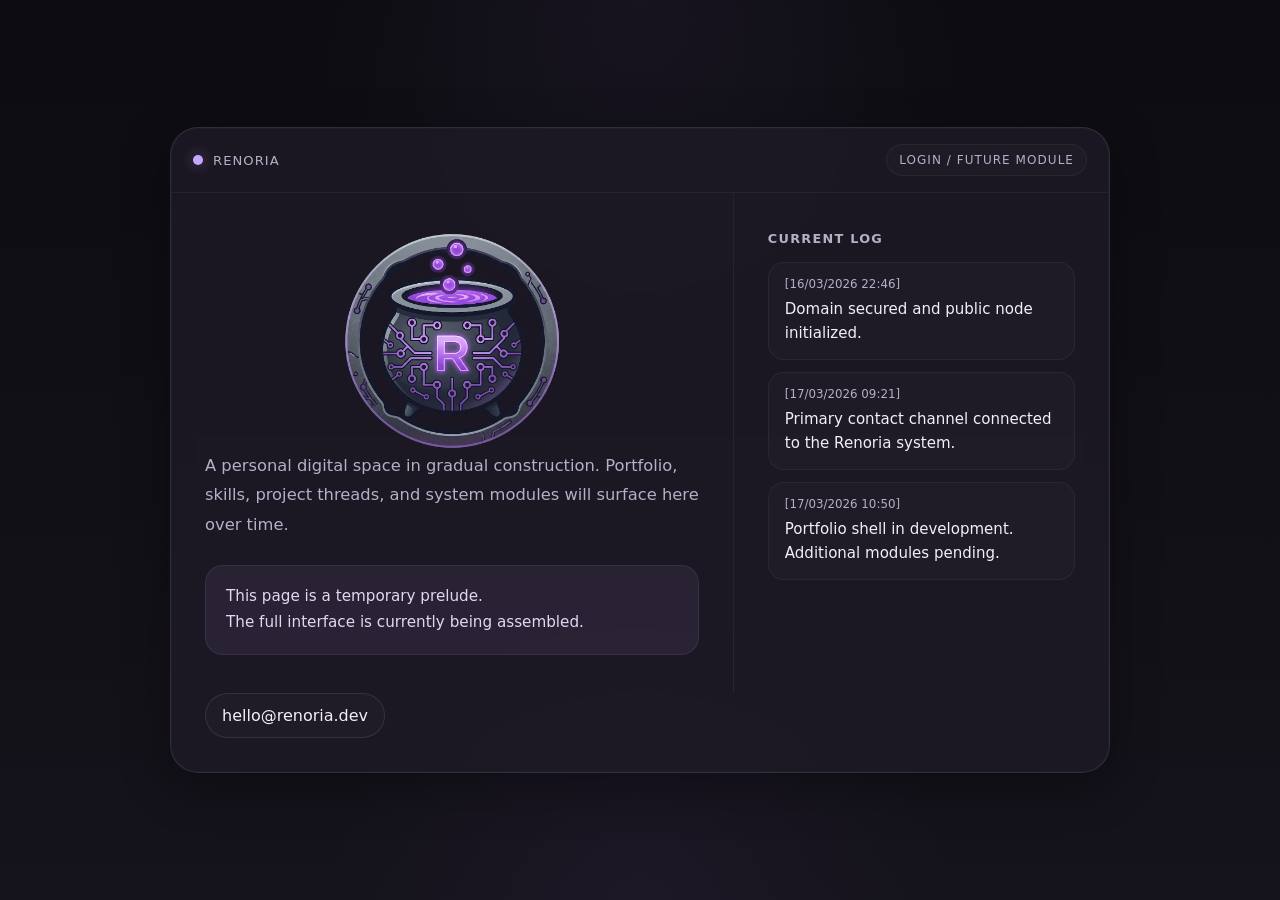
==== index.html @ 7c8b4551 "Update index.html" ====
<!DOCTYPE html>
<html lang="en">
<head>
<meta charset="UTF-8">
<meta name="viewport" content="width=device-width, initial-scale=1.0">
<title>Renoria</title>

<style>

:root{
--bg: #0d0c10;
--bg-2: #15131b;
--panel:rgba(30,26,38,0.82);
--border:rgba(214,195,255,0.12);

--text:#f3eef8;
--muted:#b7aec8;

--accent:#c5a7ff;
--accent-soft:rgba(197,167,255,0.08);

--shadow:rgba(0,0,0,0.32);
--soft-line:rgba(255,255,255,0.05);
}

*{box-sizing:border-box}

html,body{
margin:0;
padding:0;
height:100%;
font-family:Inter,system-ui,sans-serif;

background:
radial-gradient(circle at top, rgba(140,110,220,0.08), transparent 30%),
radial-gradient(circle at bottom, rgba(110,80,170,0.08), transparent 28%),
linear-gradient(180deg,var(--bg),var(--bg-2));
color:var(--text);
}

body{
min-height:100vh;
display:flex;
align-items:center;
justify-content:center;
padding:24px;
}

@media (max-width: 820px){
  body{
    align-items:flex-start;
    padding:16px 16px calc(48px + env(safe-area-inset-bottom));
  }
}

.frame{
width:100%;
max-width:940px;

border:1px solid var(--border);
border-radius:28px;

background:var(--panel);

backdrop-filter:blur(10px);

box-shadow:
0 14px 50px var(--shadow),
0 0 0 1px rgba(255,255,255,0.02) inset;

overflow:hidden;
}

.topbar{
display:flex;
justify-content:space-between;
align-items:center;

padding:16px 22px;

border-bottom:1px solid var(--soft-line);

font-size:0.82rem;
letter-spacing:0.08em;
text-transform:uppercase;
color:var(--muted);
}

.status-wrap{
display:flex;
align-items:center;
gap:10px;
}

.dot{
width:10px;
height:10px;
border-radius:999px;
background:var(--accent);

box-shadow:0 0 14px rgba(197,167,255,0.4);
}

.login-placeholder{
padding:8px 12px;
border-radius:999px;

border:1px solid var(--soft-line);

background:rgba(255,255,255,0.02);

font-size:0.75rem;
}

.content{
display:grid;
grid-template-columns:1.2fr 0.8fr;
}

.left,
.right{
padding:38px 34px;
}

.left{
border-right:1px solid var(--soft-line);
}

.logo-box img{
max-width:220px;
width:100%;
height:auto;
display:block;
margin:auto;
}


.intro{
margin:0;
max-width:520px;

color:var(--muted);

line-height:1.8;
font-size:1.02rem;
}

.note{

margin-top:26px;

padding:18px 20px;

border-radius:18px;

background:var(--accent-soft);

border:1px solid rgba(197,167,255,0.1);

color:#e0d8f1;

line-height:1.7;
font-size:0.95rem;
}

.section-title{
margin:0 0 16px;

font-size:0.8rem;
letter-spacing:0.10em;
text-transform:uppercase;

color:var(--muted);
}

.log{
display:flex;
flex-direction:column;
gap:12px;
}

.entry{
padding:14px 16px;

border-radius:16px;

background:rgba(255,255,255,0.02);

border:1px solid var(--soft-line);
}

.timestamp{
font-size:0.74rem;
color:var(--muted);
display:block;
margin-bottom:6px;
}

.entry-text{
font-size:0.94rem;
line-height:1.6;
}

.footer{
padding:0 34px 34px;
}

.pill{

display:inline-flex;

padding:12px 16px;

border-radius:999px;

border:1px solid var(--border);

background:rgba(255,255,255,0.02);

color:var(--text);

text-decoration:none;

transition:160ms ease;
}

.pill:hover{

background:rgba(197,167,255,0.08);
border-color:rgba(197,167,255,0.22);

transform:translateY(-1px);
}

@media (max-width:820px){

.content{
grid-template-columns:1fr;
}

.left{
border-right:0;
border-bottom:1px solid var(--soft-line);
}

}

</style>
</head>

<body>

<main class="frame">

<div class="topbar">

<div class="status-wrap">
<div class="dot"></div>
<span>Renoria</span>
</div>

<div class="login-placeholder">
Login / future module
</div>

</div>


<section class="content">

<div class="left">

<div class="logo-box">
  <img src="assets/Logo_Full.png" alt="Logo Renoria">
</div>

<p class="intro">
A personal digital space in gradual construction.
Portfolio, skills, project threads, and system modules will surface here over time.
</p>

<div class="note">
This page is a temporary prelude.<br>
The full interface is currently being assembled.
</div>

</div>


<div class="right">

<h2 class="section-title">Current log</h2>

<div class="log">

<div class="entry">
<span class="timestamp">[16/03/2026 22:46]</span>
<div class="entry-text">
Domain secured and public node initialized.
</div>
</div>

<div class="entry">
<span class="timestamp">[17/03/2026 09:21]</span>
<div class="entry-text">
Primary contact channel connected to the Renoria system.
</div>
</div>

<div class="entry">
<span class="timestamp">[17/03/2026 10:50]</span>
<div class="entry-text">
Portfolio shell in development. Additional modules pending.
</div>
</div>

</div>

</div>

</section>


<div class="footer">
<a class="pill" href="mailto:hello@renoria.dev">
hello@renoria.dev
</a>
</div>

</main>

</body>
</html>
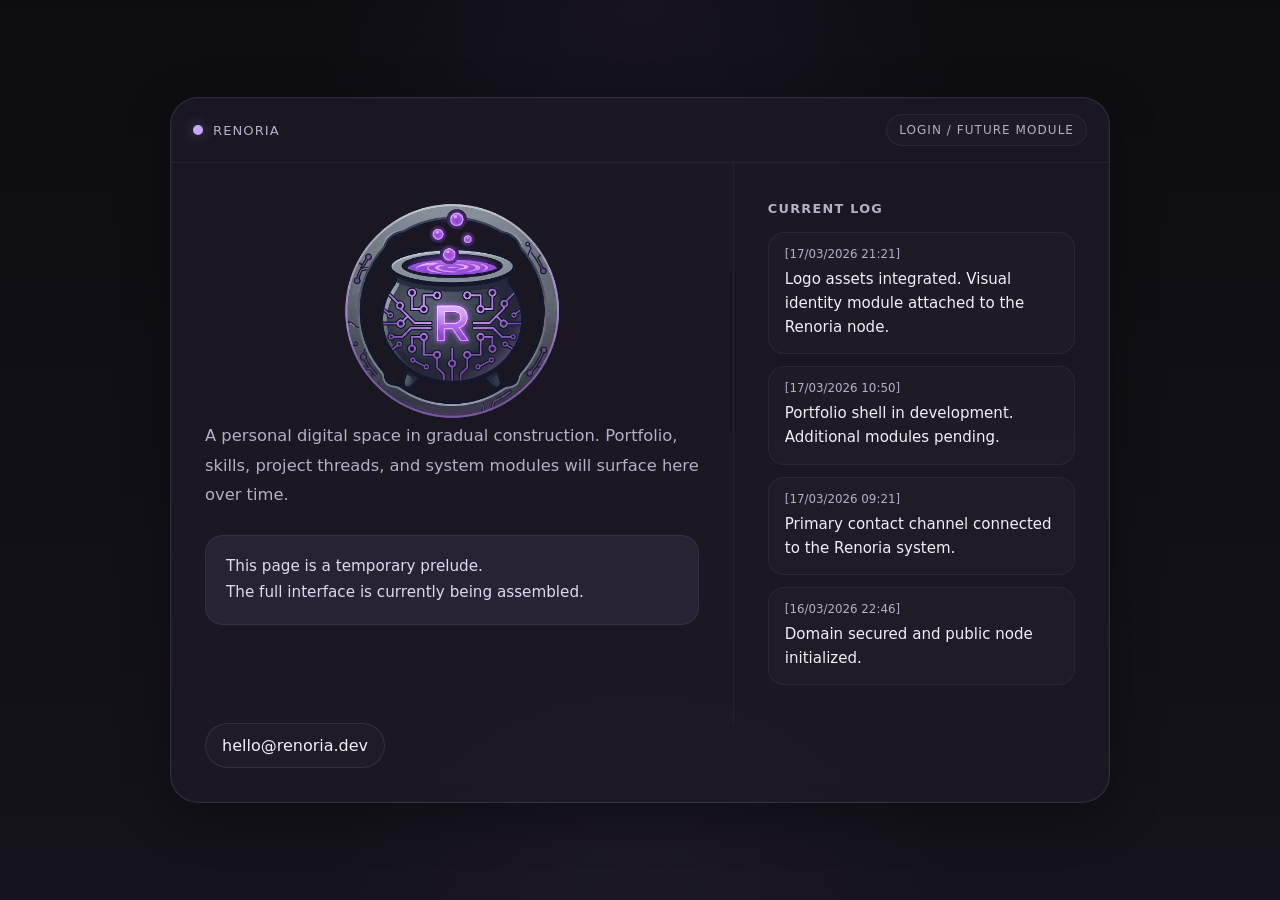
==== commit 62583556: "Update index.html" ====
--- a/index.html
+++ b/index.html
@@ -4,7 +4,8 @@
 <meta charset="UTF-8">
 <meta name="viewport" content="width=device-width, initial-scale=1.0">
 <title>Renoria</title>
-
+<link rel="icon" type="image/svg+xml" href="assets/Logo_R.svg">
+  
 <style>
 
 :root{
@@ -294,9 +295,16 @@
 <div class="log">
 
 <div class="entry">
-<span class="timestamp">[16/03/2026 22:46]</span>
+<span class="timestamp">[17/03/2026 21:21]</span>
 <div class="entry-text">
-Domain secured and public node initialized.
+Logo assets integrated. Visual identity module attached to the Renoria node.
+</div>
+</div>
+
+<div class="entry">
+<span class="timestamp">[17/03/2026 10:50]</span>
+<div class="entry-text">
+Portfolio shell in development. Additional modules pending.
 </div>
 </div>
 
@@ -308,9 +316,9 @@
 </div>
 
 <div class="entry">
-<span class="timestamp">[17/03/2026 10:50]</span>
+<span class="timestamp">[16/03/2026 22:46]</span>
 <div class="entry-text">
-Portfolio shell in development. Additional modules pending.
+Domain secured and public node initialized.
 </div>
 </div>
 
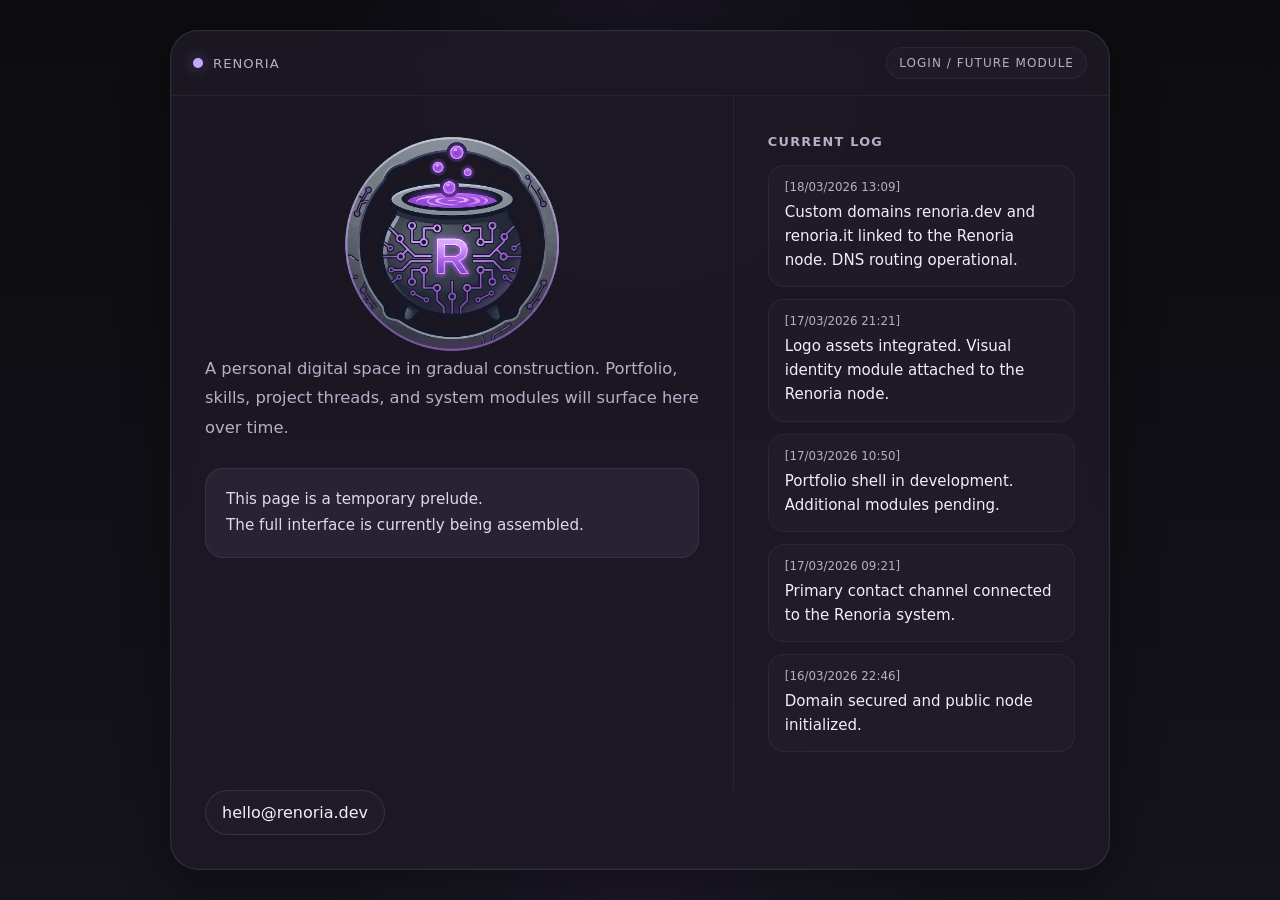
==== commit 34cd951f: "Update index.html" ====
--- a/index.html
+++ b/index.html
@@ -295,6 +295,14 @@
 <div class="log">
 
 <div class="entry">
+<span class="timestamp">[18/03/2026 13:09]</span>
+<div class="entry-text">
+Custom domains renoria.dev and renoria.it linked to the Renoria node.
+DNS routing operational.
+</div>
+</div>
+  
+<div class="entry">
 <span class="timestamp">[17/03/2026 21:21]</span>
 <div class="entry-text">
 Logo assets integrated. Visual identity module attached to the Renoria node.
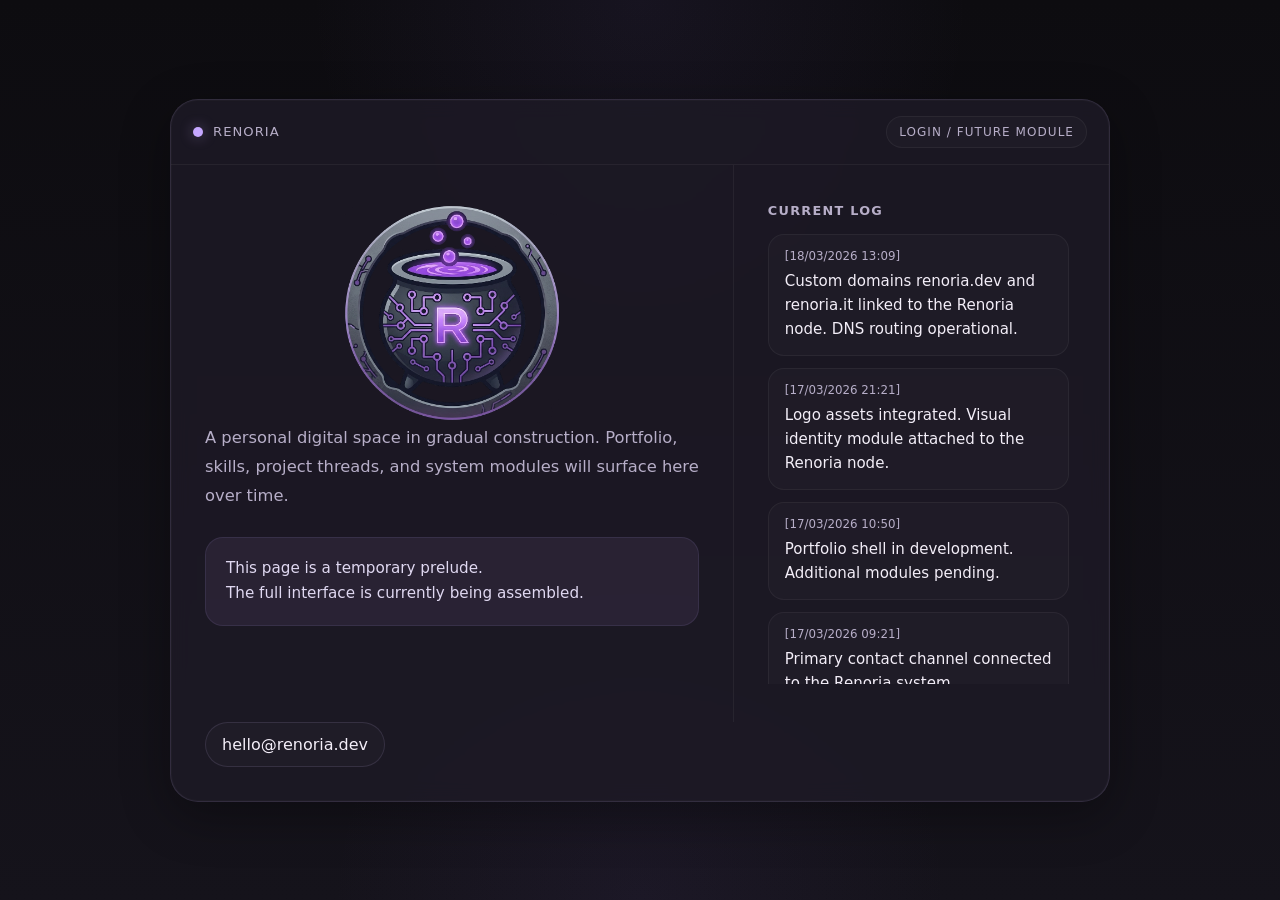
==== commit 2701f7f3: "Update index.html" ====
--- a/index.html
+++ b/index.html
@@ -178,6 +178,26 @@
 display:flex;
 flex-direction:column;
 gap:12px;
+max-height:450px;
+overflow-y:auto;
+padding-right:6px;
+}
+
+.log::-webkit-scrollbar {
+width:6px;
+}
+
+.log::-webkit-scrollbar-track {
+background:transparent;
+}
+
+.log::-webkit-scrollbar-thumb {
+background:rgba(197,167,255,0.4);
+border-radius:10px;
+}
+
+.log::-webkit-scrollbar-thumb:hover {
+background:rgba(197,167,255,0.7);
 }
 
 .entry{
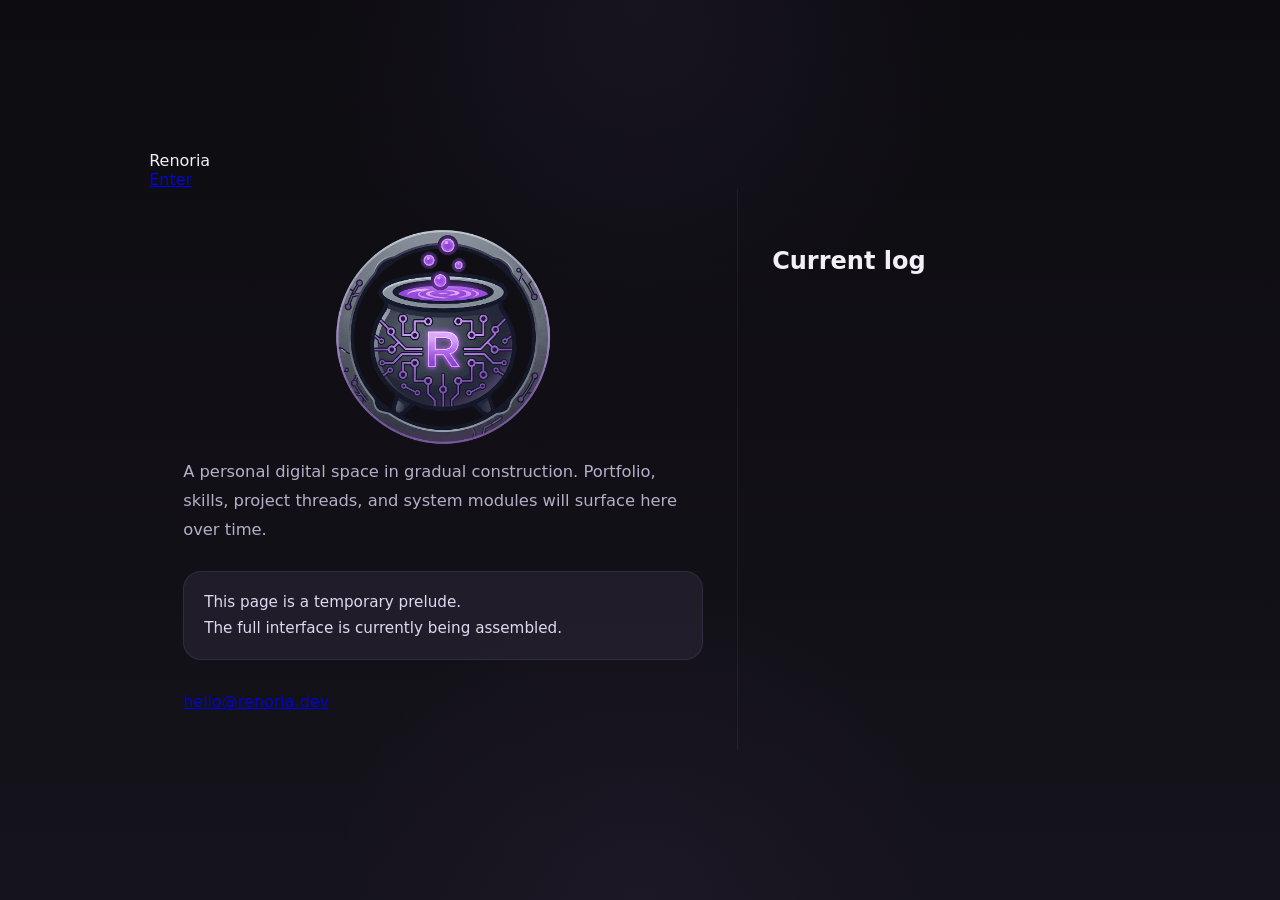
==== commit 5d8c749e: "Update index.html" ====
--- a/index.html
+++ b/index.html
@@ -1,369 +1,57 @@
 <!DOCTYPE html>
 <html lang="en">
 <head>
-<meta charset="UTF-8">
-<meta name="viewport" content="width=device-width, initial-scale=1.0">
-<title>Renoria</title>
-<link rel="icon" type="image/svg+xml" href="assets/Logo_R.svg">
-  
-<style>
-
-:root{
---bg: #0d0c10;
---bg-2: #15131b;
---panel:rgba(30,26,38,0.82);
---border:rgba(214,195,255,0.12);
-
---text:#f3eef8;
---muted:#b7aec8;
-
---accent:#c5a7ff;
---accent-soft:rgba(197,167,255,0.08);
-
---shadow:rgba(0,0,0,0.32);
---soft-line:rgba(255,255,255,0.05);
-}
-
-*{box-sizing:border-box}
-
-html,body{
-margin:0;
-padding:0;
-height:100%;
-font-family:Inter,system-ui,sans-serif;
-
-background:
-radial-gradient(circle at top, rgba(140,110,220,0.08), transparent 30%),
-radial-gradient(circle at bottom, rgba(110,80,170,0.08), transparent 28%),
-linear-gradient(180deg,var(--bg),var(--bg-2));
-color:var(--text);
-}
-
-body{
-min-height:100vh;
-display:flex;
-align-items:center;
-justify-content:center;
-padding:24px;
-}
-
-@media (max-width: 820px){
-  body{
-    align-items:flex-start;
-    padding:16px 16px calc(48px + env(safe-area-inset-bottom));
-  }
-}
-
-.frame{
-width:100%;
-max-width:940px;
-
-border:1px solid var(--border);
-border-radius:28px;
-
-background:var(--panel);
-
-backdrop-filter:blur(10px);
-
-box-shadow:
-0 14px 50px var(--shadow),
-0 0 0 1px rgba(255,255,255,0.02) inset;
-
-overflow:hidden;
-}
-
-.topbar{
-display:flex;
-justify-content:space-between;
-align-items:center;
-
-padding:16px 22px;
-
-border-bottom:1px solid var(--soft-line);
-
-font-size:0.82rem;
-letter-spacing:0.08em;
-text-transform:uppercase;
-color:var(--muted);
-}
-
-.status-wrap{
-display:flex;
-align-items:center;
-gap:10px;
-}
-
-.dot{
-width:10px;
-height:10px;
-border-radius:999px;
-background:var(--accent);
-
-box-shadow:0 0 14px rgba(197,167,255,0.4);
-}
-
-.login-placeholder{
-padding:8px 12px;
-border-radius:999px;
-
-border:1px solid var(--soft-line);
-
-background:rgba(255,255,255,0.02);
-
-font-size:0.75rem;
-}
-
-.content{
-display:grid;
-grid-template-columns:1.2fr 0.8fr;
-}
-
-.left,
-.right{
-padding:38px 34px;
-}
-
-.left{
-border-right:1px solid var(--soft-line);
-}
-
-.logo-box img{
-max-width:220px;
-width:100%;
-height:auto;
-display:block;
-margin:auto;
-}
-
-
-.intro{
-margin:0;
-max-width:520px;
-
-color:var(--muted);
-
-line-height:1.8;
-font-size:1.02rem;
-}
-
-.note{
-
-margin-top:26px;
-
-padding:18px 20px;
-
-border-radius:18px;
-
-background:var(--accent-soft);
-
-border:1px solid rgba(197,167,255,0.1);
-
-color:#e0d8f1;
-
-line-height:1.7;
-font-size:0.95rem;
-}
-
-.section-title{
-margin:0 0 16px;
-
-font-size:0.8rem;
-letter-spacing:0.10em;
-text-transform:uppercase;
-
-color:var(--muted);
-}
-
-.log{
-display:flex;
-flex-direction:column;
-gap:12px;
-max-height:450px;
-overflow-y:auto;
-padding-right:6px;
-}
-
-.log::-webkit-scrollbar {
-width:6px;
-}
-
-.log::-webkit-scrollbar-track {
-background:transparent;
-}
-
-.log::-webkit-scrollbar-thumb {
-background:rgba(197,167,255,0.4);
-border-radius:10px;
-}
-
-.log::-webkit-scrollbar-thumb:hover {
-background:rgba(197,167,255,0.7);
-}
-
-.entry{
-padding:14px 16px;
-
-border-radius:16px;
-
-background:rgba(255,255,255,0.02);
-
-border:1px solid var(--soft-line);
-}
-
-.timestamp{
-font-size:0.74rem;
-color:var(--muted);
-display:block;
-margin-bottom:6px;
-}
-
-.entry-text{
-font-size:0.94rem;
-line-height:1.6;
-}
-
-.footer{
-padding:0 34px 34px;
-}
-
-.pill{
-
-display:inline-flex;
-
-padding:12px 16px;
-
-border-radius:999px;
-
-border:1px solid var(--border);
-
-background:rgba(255,255,255,0.02);
-
-color:var(--text);
-
-text-decoration:none;
-
-transition:160ms ease;
-}
-
-.pill:hover{
-
-background:rgba(197,167,255,0.08);
-border-color:rgba(197,167,255,0.22);
-
-transform:translateY(-1px);
-}
-
-@media (max-width:820px){
-
-.content{
-grid-template-columns:1fr;
-}
-
-.left{
-border-right:0;
-border-bottom:1px solid var(--soft-line);
-}
-
-}
-
-</style>
+  <meta charset="UTF-8">
+  <meta name="viewport" content="width=device-width, initial-scale=1.0">
+  <title>Renoria</title>
+  <link rel="icon" type="image/svg+xml" href="assets/icons/Logo_R.svg">
+  <link rel="stylesheet" href="assets/css/components.css">
+  <link rel="stylesheet" href="assets/css/index.css">
+  <script src="assets/js/logs.js" defer></script>
+  <script src="assets/js/index.js" defer></script>
 </head>
 
 <body>
+  <main class="frame">
+    <div class="topbar">
+      <div class="status-wrap">
+        <div class="dot"></div>
+        <span>Renoria</span>
+      </div>
 
-<main class="frame">
+      <div class="login-placeholder">
+        <a href="main.html class="login-button">Enter</a>
+      </div>
+    </div>
 
-<div class="topbar">
+    <section class="content">
+      <div class="left">
+        <div class="logo-box">
+          <img src="assets/img/Logo_Full.png" alt="Logo Renoria">
+        </div>
 
-<div class="status-wrap">
-<div class="dot"></div>
-<span>Renoria</span>
-</div>
+        <p class="intro">
+          A personal digital space in gradual construction.
+          Portfolio, skills, project threads, and system modules will surface here over time.
+        </p>
 
-<div class="login-placeholder">
-Login / future module
-</div>
+        <div class="note">
+          This page is a temporary prelude.<br>
+          The full interface is currently being assembled.
+        </div>
 
-</div>
+        <div class="footer">
+          <a class="pill" href="mailto:hello@renoria.dev">
+            hello@renoria.dev
+          </a>
+        </div>
+      </div>
 
-
-<section class="content">
-
-<div class="left">
-
-<div class="logo-box">
-  <img src="assets/Logo_Full.png" alt="Logo Renoria">
-</div>
-
-<p class="intro">
-A personal digital space in gradual construction.
-Portfolio, skills, project threads, and system modules will surface here over time.
-</p>
-
-<div class="note">
-This page is a temporary prelude.<br>
-The full interface is currently being assembled.
-</div>
-
-</div>
-
-
-<div class="right">
-
-<h2 class="section-title">Current log</h2>
-
-<div class="log">
-
-<div class="entry">
-<span class="timestamp">[18/03/2026 13:09]</span>
-<div class="entry-text">
-Custom domains renoria.dev and renoria.it linked to the Renoria node.
-DNS routing operational.
-</div>
-</div>
-  
-<div class="entry">
-<span class="timestamp">[17/03/2026 21:21]</span>
-<div class="entry-text">
-Logo assets integrated. Visual identity module attached to the Renoria node.
-</div>
-</div>
-
-<div class="entry">
-<span class="timestamp">[17/03/2026 10:50]</span>
-<div class="entry-text">
-Portfolio shell in development. Additional modules pending.
-</div>
-</div>
-
-<div class="entry">
-<span class="timestamp">[17/03/2026 09:21]</span>
-<div class="entry-text">
-Primary contact channel connected to the Renoria system.
-</div>
-</div>
-
-<div class="entry">
-<span class="timestamp">[16/03/2026 22:46]</span>
-<div class="entry-text">
-Domain secured and public node initialized.
-</div>
-</div>
-
-</div>
-
-</div>
-
-</section>
-
-
-<div class="footer">
-<a class="pill" href="mailto:hello@renoria.dev">
-hello@renoria.dev
-</a>
-</div>
-
-</main>
-
+      <div class="right">
+        <h2 class="section-title">Current log</h2>
+        <div class="log" id="log-container"></div>
+      </div>
+    </section>
+  </main>
 </body>
 </html>
--- a/assets/css/index.css
+++ b/assets/css/index.css
@@ -0,0 +1,131 @@
+:root {
+  --bg: #0d0c10;
+  --bg-2: #15131b;
+  --panel: rgba(30, 26, 38, 0.82);
+  --border: rgba(214, 195, 255, 0.12);
+
+  --text: #f3eef8;
+  --muted: #b7aec8;
+
+  --accent: #c5a7ff;
+  --accent-soft: rgba(197, 167, 255, 0.08);
+
+  --shadow: rgba(0, 0, 0, 0.32);
+  --soft-line: rgba(255, 255, 255, 0.05);
+}
+
+* {
+  box-sizing: border-box;
+}
+
+html,
+body {
+  margin: 0;
+  padding: 0;
+  height: 100%;
+  font-family: Inter, system-ui, sans-serif;
+  background:
+    radial-gradient(circle at top, rgba(140, 110, 220, 0.08), transparent 30%),
+    radial-gradient(circle at bottom, rgba(110, 80, 170, 0.08), transparent 28%),
+    linear-gradient(180deg, var(--bg), var(--bg-2));
+  color: var(--text);
+}
+
+body {
+  min-height: 100vh;
+  display: flex;
+  align-items: center;
+  justify-content: center;
+  padding: 24px;
+}
+
+@media (max-height: 760px), (max-width: 820px) {
+  body {
+    align-items: flex-start;
+    padding: 16px 16px calc(48px + env(safe-area-inset-bottom));
+  }
+}
+
+.login-button {
+  padding: 6px 14px;
+  border-radius: 999px;
+  background: var(--accent-soft);
+  border: 1px solid rgba(197, 167, 255, 0.12);
+  color: var(--muted);
+  font-size: 0.72rem;
+  letter-spacing: 0.08em;
+  text-transform: uppercase;
+  text-decoration: none;
+  transition: background 160ms ease, color 160ms ease;
+}
+
+.login-button:hover {
+  background: rgba(197, 167, 255, 0.14);
+  color: var(--text);
+}
+
+.content {
+  display: grid;
+  grid-template-columns: 1.2fr 0.8fr;
+}
+
+.left,
+.right {
+  padding: 38px 34px;
+}
+
+.left {
+  border-right: 1px solid var(--soft-line);
+  display: flex;
+  flex-direction: column;
+}
+
+.logo-box img {
+  max-width: 220px;
+  width: 100%;
+  height: auto;
+  display: block;
+  margin: auto;
+}
+
+.intro {
+  margin: 0;
+  padding-top: 10px;
+  max-width: 520px;
+  color: var(--muted);
+  line-height: 1.8;
+  font-size: 1.02rem;
+}
+
+.note {
+  margin-top: 26px;
+  padding: 18px 20px;
+  border-radius: 18px;
+  background: var(--accent-soft);
+  border: 1px solid rgba(197, 167, 255, 0.1);
+  color: #e0d8f1;
+  line-height: 1.7;
+  font-size: 0.95rem;
+}
+
+.footer {
+  margin-top: auto;
+  padding-top: 32px;
+  opacity: 0.9;
+}
+
+@media (max-width: 820px) {
+  body {
+    align-items: flex-start;
+    padding: 16px 16px calc(48px + env(safe-area-inset-bottom));
+  }
+
+  .content {
+    grid-template-columns: 1fr;
+  }
+
+  .left {
+    border-right: 0;
+    border-bottom: 1px solid var(--soft-line);
+  }
+}
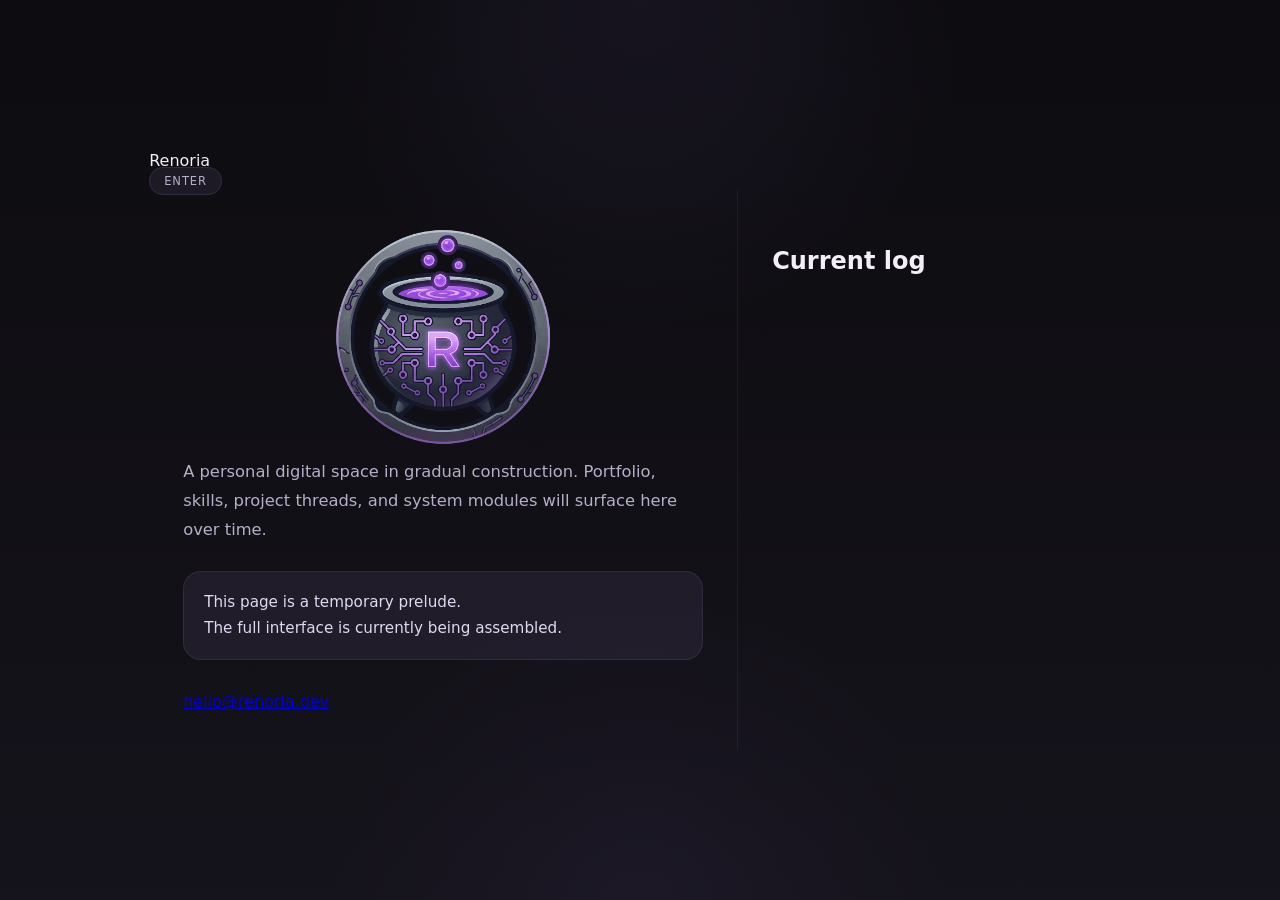
==== commit fb32c8c6: "Update index.html" ====
--- a/index.html
+++ b/index.html
@@ -4,9 +4,12 @@
   <meta charset="UTF-8">
   <meta name="viewport" content="width=device-width, initial-scale=1.0">
   <title>Renoria</title>
+
   <link rel="icon" type="image/svg+xml" href="assets/icons/Logo_R.svg">
+
   <link rel="stylesheet" href="assets/css/components.css">
   <link rel="stylesheet" href="assets/css/index.css">
+
   <script src="assets/js/logs.js" defer></script>
   <script src="assets/js/index.js" defer></script>
 </head>
@@ -20,7 +23,7 @@
       </div>
 
       <div class="login-placeholder">
-        <a href="main.html class="login-button">Enter</a>
+        <a href="main.html" class="login-button">Enter</a>
       </div>
     </div>
 
